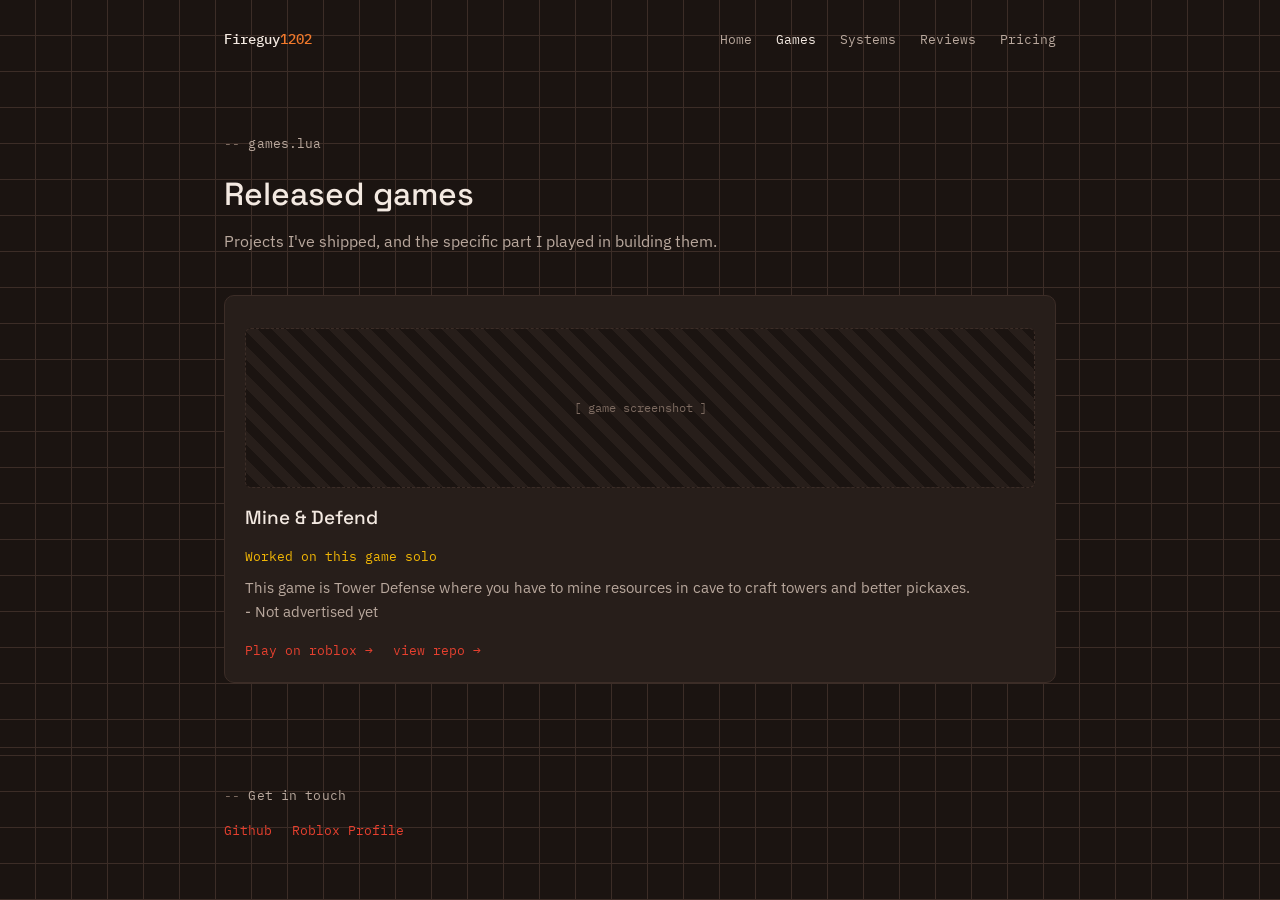
==== games.html @ a9f28947 "Update games.html" ====
<!DOCTYPE html>
<html lang="en">
<head>
<meta charset="UTF-8">
<meta name="viewport" content="width=device-width, initial-scale=1.0">
<title>Released games — Fireguy1202</title>
<link rel="preconnect" href="https://fonts.googleapis.com">
<link href="https://fonts.googleapis.com/css2?family=Space+Grotesk:wght@400;500&family=IBM+Plex+Sans:wght@400;500&family=IBM+Plex+Mono:wght@400;500&display=swap" rel="stylesheet">
<link rel="stylesheet" href="css/style.css">
</head>
<body>

<header class="site-header">
  <nav class="wrap site-nav">
    <span class="brand">Fireguy<span class="dot">1202</span></span>
    <ul>
      <li><a href="index.html">Home</a></li>
      <li><a href="games.html" class="active">Games</a></li>
      <li><a href="systems.html">Systems</a></li>
      <li><a href="reviews.html">Reviews</a></li>
      <li><a href="pricing.html">Pricing</a></li>
    </ul>
  </nav>
</header>

<main class="wrap">
  <div class="page-head">
    <p class="code-comment"><span class="dash">--</span> games.lua</p>
    <h1>Released games</h1>
    <p class="lede">Projects I've shipped, and the specific part I played in building them.</p>
  </div>

  <div class="entry-list">

    <!-- EDIT: duplicate this block for each game, fill in real details -->
    <article class="entry">
      <p class="entry-tab"></p>
      <div class="thumb">[ game screenshot ]</div>
      <h3>Mine & Defend</h3>
      <p class="role">Worked on this game solo</p>
      <p class="desc">This game is Tower Defense where you have to mine resources in cave to craft towers and better pickaxes. <br> - Not advertised yet</p>
      <div class="links">
        <a href="#">Play on roblox →</a>
        <a href="#">view repo →</a>
      </div>
    </article>
  </div>
</main>

<footer class="site-footer">
  <div class="wrap">
    <p class="code-comment"><span class="dash">--</span> Get in touch</p>
    <div class="links">
      <a href="https://github.com/Fireguy1202">Github</a>
      <a href="https://www.roblox.com/users/1667992152/profile">Roblox Profile</a>
      <a href="mailto:fireg1202@gmail.com>Email</a>
    </div>
  </div>
</footer>

<script src="js/main.js" defer></script>
</body>
</html>
---- css/style.css ----
/* ===================================================================
   Design tokens
   =================================================================== */
:root {
  --bg: #1B1411;
  --surface: #271E1A;
  --code-bg: #100D0B;
  --ink: #F3E9E1;
  --ink-muted: #B9A89D;
  --ink-faint: #7C6A60;
  --line: #3C2D27;

  /* fire palette — each hue has one job, not three of the same thing */
  --red: #E6402F;     /* interactive links */
  --orange: #F2792B;  /* ornamental marks: dashes, dots, cursor, focus ring */
  --amber: #F2B705;   /* labels & code comments */

  --accent: var(--orange);
  --accent-ink: var(--red);

  --font-display: 'Space Grotesk', 'Segoe UI', sans-serif;
  --font-body: 'IBM Plex Sans', 'Segoe UI', sans-serif;
  --font-mono: 'IBM Plex Mono', 'Courier New', monospace;

  --radius: 10px;
  --max-w: 880px;
}

* { box-sizing: border-box; }

html { scroll-behavior: smooth; }

body {
  margin: 0;
  background: var(--bg);
  color: var(--ink);
  font-family: var(--font-body);
  font-size: 16px;
  line-height: 1.65;
  background-image:
    linear-gradient(var(--line) 1px, transparent 1px),
    linear-gradient(90deg, var(--line) 1px, transparent 1px);
  background-size: 36px 36px;
  background-position: -1px -1px;
}

a { color: var(--accent-ink); text-decoration: none; }
a:hover { text-decoration: underline; }

img { max-width: 100%; display: block; }

.wrap {
  max-width: var(--max-w);
  margin: 0 auto;
  padding: 0 24px;
}

/* ===================================================================
   Comment-block motif — used for eyebrows, captions, footer
   =================================================================== */
.code-comment {
  font-family: var(--font-mono);
  font-size: 13px;
  color: var(--ink-muted);
  letter-spacing: 0.01em;
}
.code-comment .dash { color: var(--ink-faint); }

/* ===================================================================
   Header / nav
   =================================================================== */
.site-header {
  padding: 28px 0 0;
}
.site-nav {
  display: flex;
  align-items: center;
  justify-content: space-between;
  padding-bottom: 20px;
  border-bottom: 1px solid var(--line);
}
.site-nav .brand {
  font-family: var(--font-mono);
  font-size: 14px;
  font-weight: 500;
  color: var(--ink);
}
.site-nav .brand .dot { color: var(--accent); }
.site-nav ul {
  display: flex;
  gap: 24px;
  list-style: none;
  margin: 0;
  padding: 0;
  font-family: var(--font-mono);
  font-size: 13px;
  flex-wrap: wrap;
  justify-content: flex-end;
}
@media (max-width: 480px) {
  .site-nav { flex-direction: column; align-items: flex-start; gap: 10px; }
  .site-nav ul { gap: 14px; justify-content: flex-start; }
}
.site-nav a { color: var(--ink-muted); }
.site-nav a.active { color: var(--ink); }
.site-nav a:hover { color: var(--accent-ink); }

/* ===================================================================
   Hero
   =================================================================== */
.hero {
  padding: 56px 0 48px;
}
.hero-top {
  display: flex;
  align-items: center;
  gap: 24px;
  margin-bottom: 28px;
}
@media (max-width: 480px) {
  .hero-top { flex-direction: column; align-items: flex-start; gap: 16px; }
  .hero h1 { font-size: 32px; }
}
.avatar {
  width: 92px;
  height: 92px;
  border-radius: 50%;
  flex-shrink: 0;
  border: 1.5px dashed var(--ink-faint);
  background: var(--surface);
  display: flex;
  align-items: center;
  justify-content: center;
  position: relative;
}
.avatar svg { width: 38px; height: 38px; color: var(--ink-faint); }
.avatar-caption {
  margin-top: 8px;
  text-align: center;
}

.hero h1 {
  font-family: var(--font-display);
  font-size: 42px;
  font-weight: 500;
  margin: 0 0 6px;
  letter-spacing: -0.01em;
  background: linear-gradient(90deg, var(--red), var(--orange) 55%, var(--amber));
  -webkit-background-clip: text;
  background-clip: text;
  color: var(--orange); /* fallback if background-clip: text isn't supported */
  -webkit-text-fill-color: transparent;
  display: inline-block;
}
.hero .tagline {
  font-family: var(--font-mono);
  font-size: 15px;
  color: var(--ink-muted);
  margin: 0;
}
.hero .tagline .dash { color: var(--accent); }

.cursor {
  display: inline-block;
  width: 9px;
  height: 1.1em;
  background: var(--accent);
  margin-left: 4px;
  vertical-align: -2px;
  animation: blink 1.1s steps(1) infinite;
}
@media (prefers-reduced-motion: reduce) {
  .cursor { animation: none; }
}
@keyframes blink { 50% { opacity: 0; } }

.about-block {
  margin-top: 28px;
  max-width: 620px;
}
.about-block p {
  margin: 0;
  font-size: 16px;
}
.placeholder-text {
  color: var(--ink-faint);
  font-style: italic;
}

/* ===================================================================
   Section label (comment-prefixed headers)
   =================================================================== */
.section-label {
  font-family: var(--font-mono);
  font-size: 13px;
  color: var(--ink-faint);
  margin-bottom: 10px;
}
.section-label .dash { color: var(--accent); }

/* ===================================================================
   Card grid (homepage)
   =================================================================== */
.card-grid {
  display: grid;
  grid-template-columns: repeat(3, 1fr);
  gap: 16px;
  margin-top: 14px;
}
@media (max-width: 720px) {
  .card-grid { grid-template-columns: 1fr; }
}

.file-card {
  background: var(--surface);
  border: 1px solid var(--line);
  border-radius: var(--radius);
  overflow: hidden;
  transition: transform 0.15s ease, border-color 0.15s ease;
  display: block;
}
.file-card:hover {
  transform: translateY(-3px);
  border-color: var(--ink-faint);
  text-decoration: none;
}
.file-tab {
  display: flex;
  align-items: center;
  gap: 8px;
  padding: 10px 14px;
  border-bottom: 1px solid var(--line);
  font-family: var(--font-mono);
  font-size: 12px;
  color: var(--ink-muted);
}
.file-tab .led {
  width: 8px;
  height: 8px;
  border-radius: 50%;
  background: var(--ink-faint);
  flex-shrink: 0;
}
.file-card:hover .file-tab .led { background: var(--accent); }
.file-card-body { padding: 16px; }
.file-card-body h3 {
  font-family: var(--font-display);
  font-size: 18px;
  font-weight: 500;
  margin: 0 0 6px;
  color: var(--ink);
}
.file-card-body p {
  font-size: 13.5px;
  color: var(--ink-muted);
  margin: 0;
}
.file-card-body .go {
  display: inline-block;
  margin-top: 12px;
  font-family: var(--font-mono);
  font-size: 12.5px;
  color: var(--accent-ink);
}

/* ===================================================================
   Sub-page layout (games / systems / reviews)
   =================================================================== */
.page-head {
  padding: 48px 0 8px;
}
.page-head h1 {
  font-family: var(--font-display);
  font-size: 32px;
  font-weight: 500;
  margin: 0 0 8px;
}
.page-head p.lede {
  color: var(--ink-muted);
  max-width: 560px;
  margin: 0;
}

.entry-list {
  margin: 32px 0;
  display: flex;
  flex-direction: column;
  gap: 16px;
}
.entry {
  background: var(--surface);
  border: 1px solid var(--line);
  border-radius: var(--radius);
  padding: 20px;
}
.entry .entry-tab {
  font-family: var(--font-mono);
  font-size: 12px;
  color: var(--ink-faint);
  margin-bottom: 8px;
}
.entry h3 {
  font-family: var(--font-display);
  font-weight: 500;
  font-size: 19px;
  margin: 0 0 6px;
}
.entry .role {
  font-family: var(--font-mono);
  font-size: 12.5px;
  color: var(--amber);
  margin-bottom: 10px;
}
.entry p.desc {
  margin: 0 0 12px;
  color: var(--ink-muted);
  font-size: 14.5px;
}
.entry .thumb {
  width: 100%;
  height: 160px;
  border-radius: 6px;
  background:
    repeating-linear-gradient(45deg, var(--bg) 0, var(--bg) 10px, var(--surface) 10px, var(--surface) 20px);
  border: 1px dashed var(--line);
  display: flex;
  align-items: center;
  justify-content: center;
  font-family: var(--font-mono);
  font-size: 12px;
  color: var(--ink-faint);
  margin-bottom: 14px;
}
.entry .links a {
  font-family: var(--font-mono);
  font-size: 12.5px;
  margin-right: 16px;
}
.entry pre {
  background: var(--code-bg);
  color: var(--ink);
  font-family: var(--font-mono);
  font-size: 12.5px;
  padding: 14px 16px;
  border-radius: 6px;
  overflow-x: auto;
  margin: 12px 0 0;
  line-height: 1.55;
  border: 1px solid var(--line);
}
.entry pre .c { color: var(--amber); }

.quote-entry {
  background: var(--surface);
  border: 1px solid var(--line);
  border-radius: var(--radius);
  padding: 22px 24px;
}
.quote-entry p.quote {
  font-size: 16px;
  margin: 0 0 12px;
}
.quote-entry .attribution {
  font-family: var(--font-mono);
  font-size: 12.5px;
  color: var(--ink-muted);
}

/* ===================================================================
   Footer
   =================================================================== */
.site-footer {
  margin-top: 64px;
  padding: 24px 0 48px;
  border-top: 1px solid var(--line);
}
.site-footer .links {
  display: flex;
  gap: 20px;
  flex-wrap: wrap;
  margin-top: 10px;
}
.site-footer a { font-family: var(--font-mono); font-size: 13px; }

/* Visible keyboard focus */
a:focus-visible, .file-card:focus-visible {
  outline: 2px solid var(--accent);
  outline-offset: 2px;
}
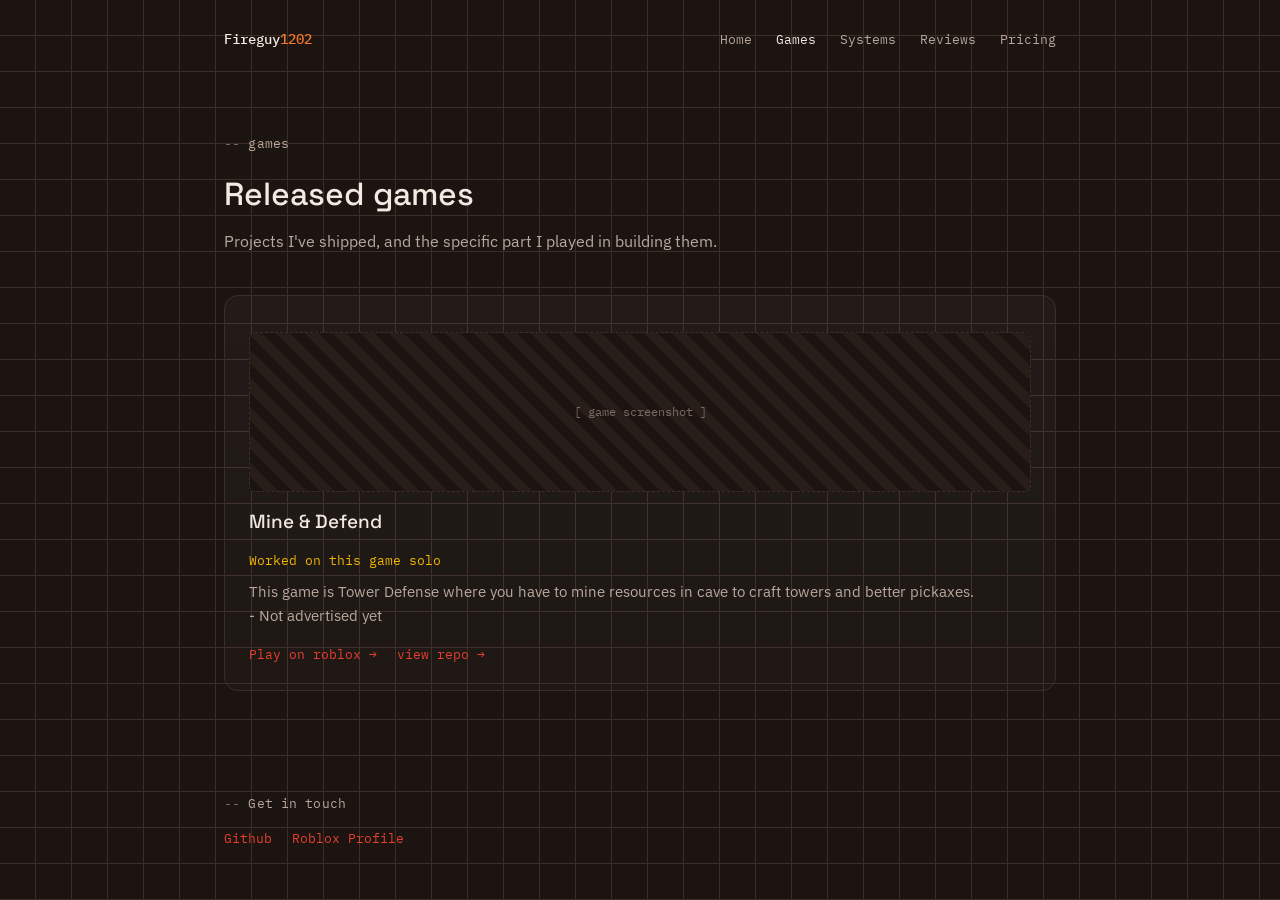
==== commit f1e6f5ed: "Update games.html" ====
--- a/games.html
+++ b/games.html
@@ -25,7 +25,7 @@
 
 <main class="wrap">
   <div class="page-head">
-    <p class="code-comment"><span class="dash">--</span> games.lua</p>
+    <p class="code-comment"><span class="dash">--</span> games</p>
     <h1>Released games</h1>
     <p class="lede">Projects I've shipped, and the specific part I played in building them.</p>
   </div>
--- a/css/style.css
+++ b/css/style.css
@@ -198,9 +198,6 @@
 }
 .section-label .dash { color: var(--accent); }
 
-/* ===================================================================
-   Card grid (homepage)
-   =================================================================== */
 .card-grid {
   display: grid;
   grid-template-columns: repeat(3, 1fr);
@@ -263,9 +260,6 @@
   color: var(--accent-ink);
 }
 
-/* ===================================================================
-   Sub-page layout (games / systems / reviews)
-   =================================================================== */
 .page-head {
   padding: 48px 0 8px;
 }
@@ -366,9 +360,6 @@
   color: var(--ink-muted);
 }
 
-/* ===================================================================
-   Footer
-   =================================================================== */
 .site-footer {
   margin-top: 64px;
   padding: 24px 0 48px;
@@ -387,3 +378,101 @@
   outline: 2px solid var(--accent);
   outline-offset: 2px;
 }
+
+```css
+.pricing-grid {
+  display: grid;
+  grid-template-columns: repeat(auto-fit, minmax(260px, 1fr));
+  gap: 24px;
+  margin-top: 32px;
+}
+
+.pricing-card {
+  border: 1px solid rgba(255,255,255,0.08);
+  border-radius: 14px;
+  padding: 28px;
+  background: rgba(255,255,255,0.02);
+  transition: 0.25s ease;
+}
+
+.pricing-card:hover {
+  transform: translateY(-4px);
+  border-color: rgba(255,255,255,0.18);
+}
+
+.pricing-card.featured {
+  border-color: #7c5cff;
+  transform: scale(1.03);
+}
+
+.pricing-label {
+  font-size: 0.95rem;
+  opacity: 0.75;
+  margin-bottom: 10px;
+}
+
+.pricing-card h2 {
+  font-size: 2rem;
+  margin: 0 0 12px;
+}
+
+.pricing-desc {
+  opacity: 0.8;
+  margin-bottom: 18px;
+}
+
+.pricing-card ul {
+  padding-left: 18px;
+  line-height: 1.8;
+}
+
+.pricing-badge {
+  color: #7c5cff;
+  font-size: 0.8rem;
+  font-weight: 600;
+  margin-bottom: 12px;
+}
+
+.pricing-note {
+  margin-top: 30px;
+}
+
+.entry {
+  background: linear-gradient(
+    180deg,
+    rgba(255,255,255,0.03),
+    rgba(255,255,255,0.015)
+  );
+  border: 1px solid var(--line);
+  border-radius: 14px;
+  padding: 24px;
+  transition: all 0.25s ease;
+}
+
+.entry:hover {
+  transform: translateY(-5px);
+  border-color: var(--orange);
+  box-shadow: 0 12px 40px rgba(0,0,0,0.25);
+}
+
+.entry-tab {
+  color: var(--amber);
+  font-family: var(--font-mono);
+  font-size: 12px;
+  margin-bottom: 10px;
+}
+
+.clip {
+  width: 100%;
+  aspect-ratio: 16/9;
+  margin-top: 16px;
+  border-radius: 10px;
+  border: 1px solid var(--line);
+  box-shadow: 0 8px 30px rgba(0,0,0,0.25);
+}
+
+.entry pre {
+  max-height: 280px;
+}
+
+
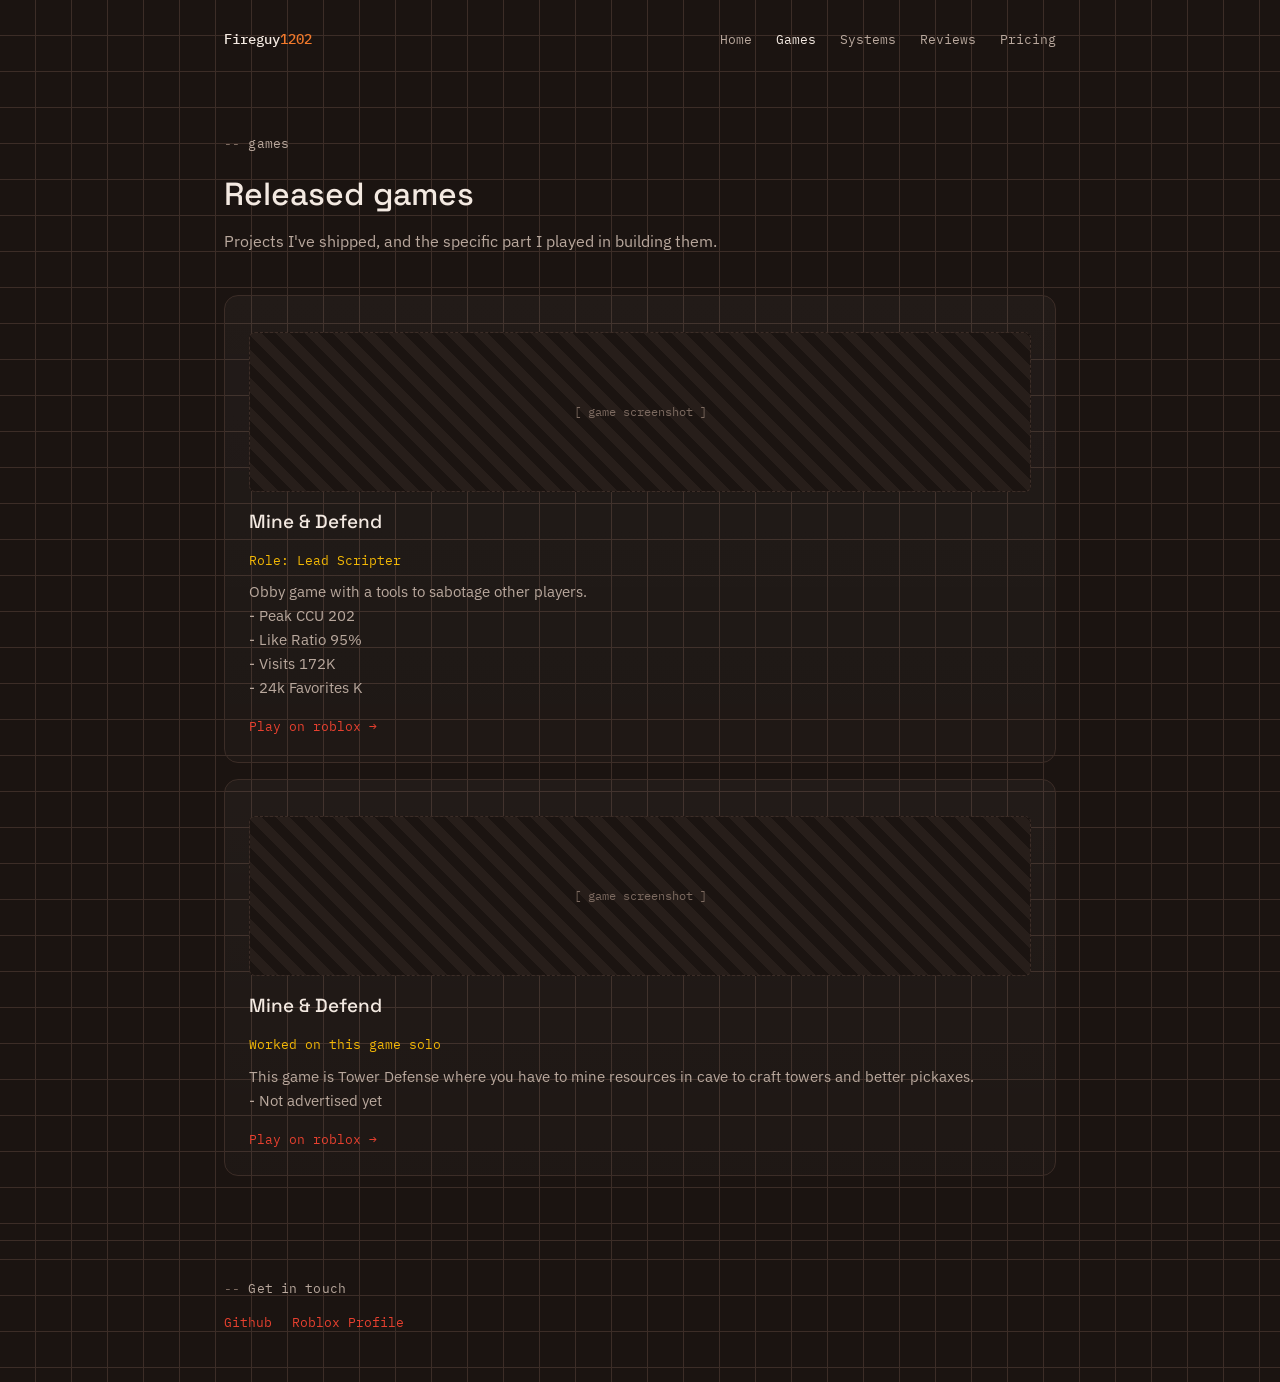
==== commit d0fc0c9b: "Update games.html" ====
--- a/games.html
+++ b/games.html
@@ -33,6 +33,22 @@
   <div class="entry-list">
 
     <!-- EDIT: duplicate this block for each game, fill in real details -->
+   <article class="entry">
+      <p class="entry-tab"></p>
+      <div class="thumb">[ game screenshot ]</div>
+      <h3>Mine & Defend</h3>
+      <p class="role">Role: Lead Scripter</p>
+      <p class="desc"> Obby game with a tools to sabotage other players.
+      <br> -  Peak CCU 202
+      <br> -  Like Ratio 95%
+      <br> -  Visits 172K
+      <br> -  24k Favorites
+        K</p>
+      <div class="links">
+        <a href="https://www.roblox.com/games/101980733094934/Troll-Noobs-Tower">Play on roblox →</a>
+      </div>
+    </article>
+    
     <article class="entry">
       <p class="entry-tab"></p>
       <div class="thumb">[ game screenshot ]</div>
@@ -40,8 +56,7 @@
       <p class="role">Worked on this game solo</p>
       <p class="desc">This game is Tower Defense where you have to mine resources in cave to craft towers and better pickaxes. <br> - Not advertised yet</p>
       <div class="links">
-        <a href="#">Play on roblox →</a>
-        <a href="#">view repo →</a>
+        <a href="https://www.roblox.com/games/72575793173510/ProjectDe">Play on roblox →</a>
       </div>
     </article>
   </div>
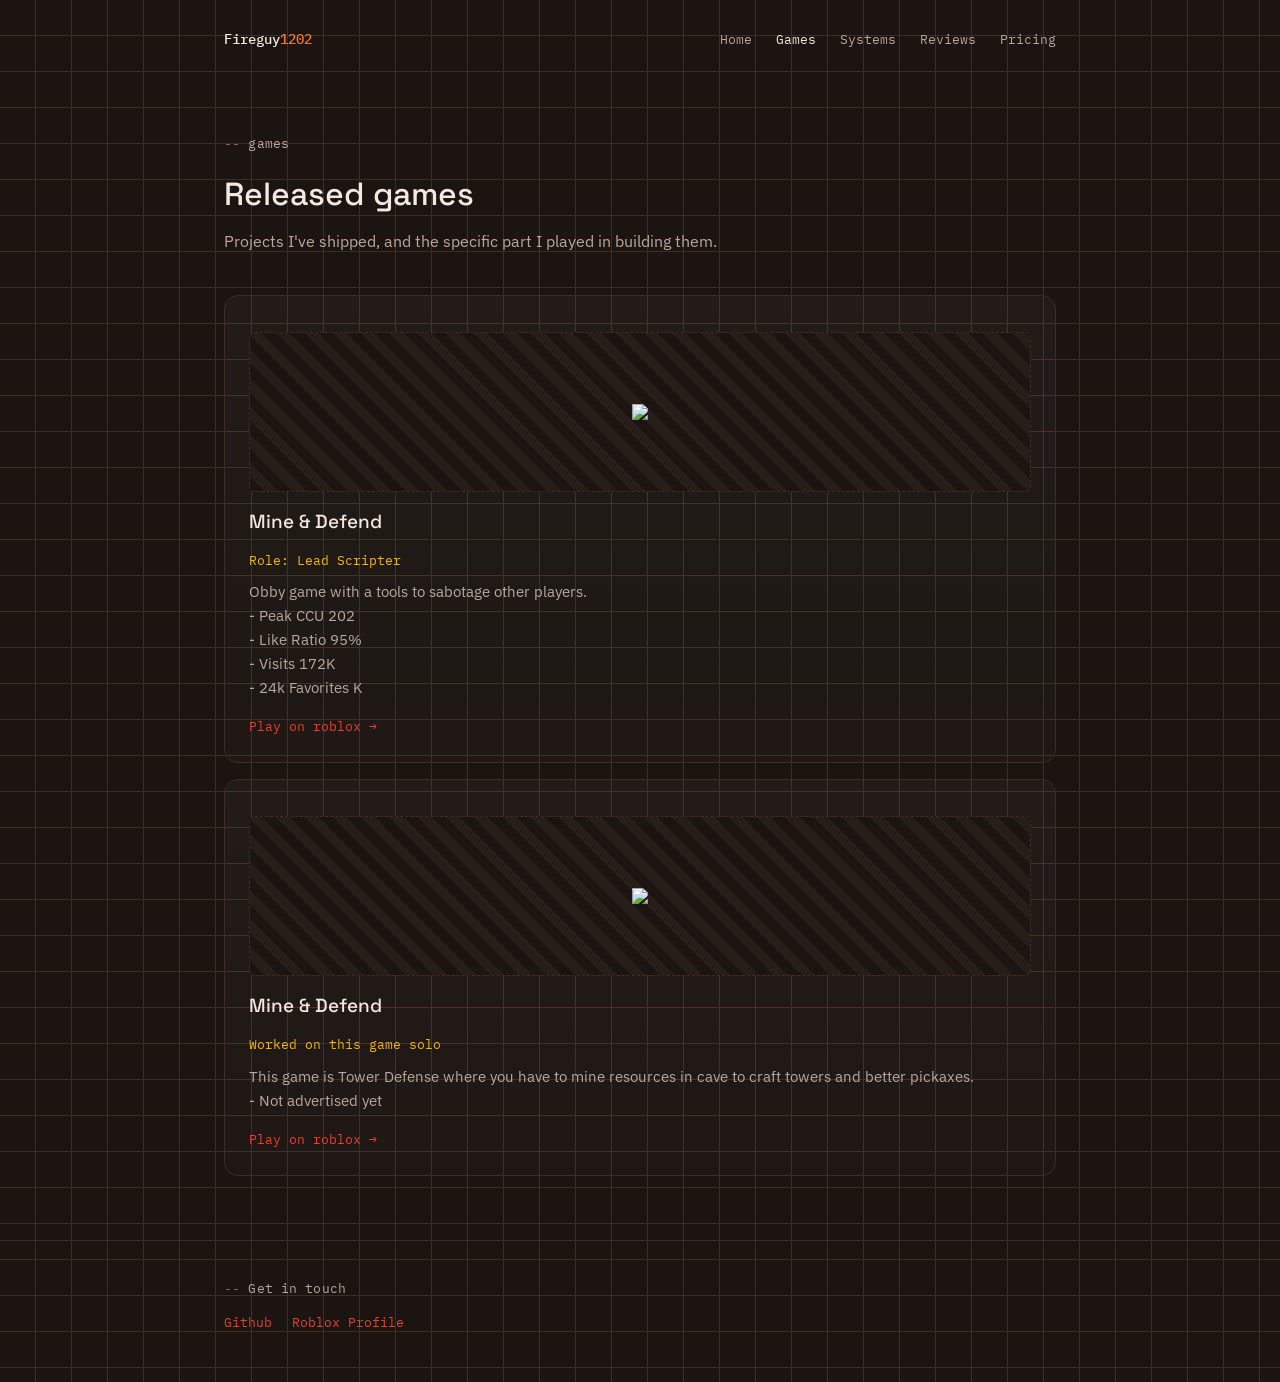
==== commit eba50ed1: "Update games.html" ====
--- a/games.html
+++ b/games.html
@@ -35,7 +35,9 @@
     <!-- EDIT: duplicate this block for each game, fill in real details -->
    <article class="entry">
       <p class="entry-tab"></p>
-      <div class="thumb">[ game screenshot ]</div>
+      <div class="thumb">
+        <img src="Thumb1.png alt="Mine & Defend screenshot">
+      </div>
       <h3>Mine & Defend</h3>
       <p class="role">Role: Lead Scripter</p>
       <p class="desc"> Obby game with a tools to sabotage other players.
@@ -51,7 +53,9 @@
     
     <article class="entry">
       <p class="entry-tab"></p>
-      <div class="thumb">[ game screenshot ]</div>
+      <div class="thumb">
+          <img src="Thumb2.png alt="Troll Noobs Tower Screenshot">
+      </div>
       <h3>Mine & Defend</h3>
       <p class="role">Worked on this game solo</p>
       <p class="desc">This game is Tower Defense where you have to mine resources in cave to craft towers and better pickaxes. <br> - Not advertised yet</p>
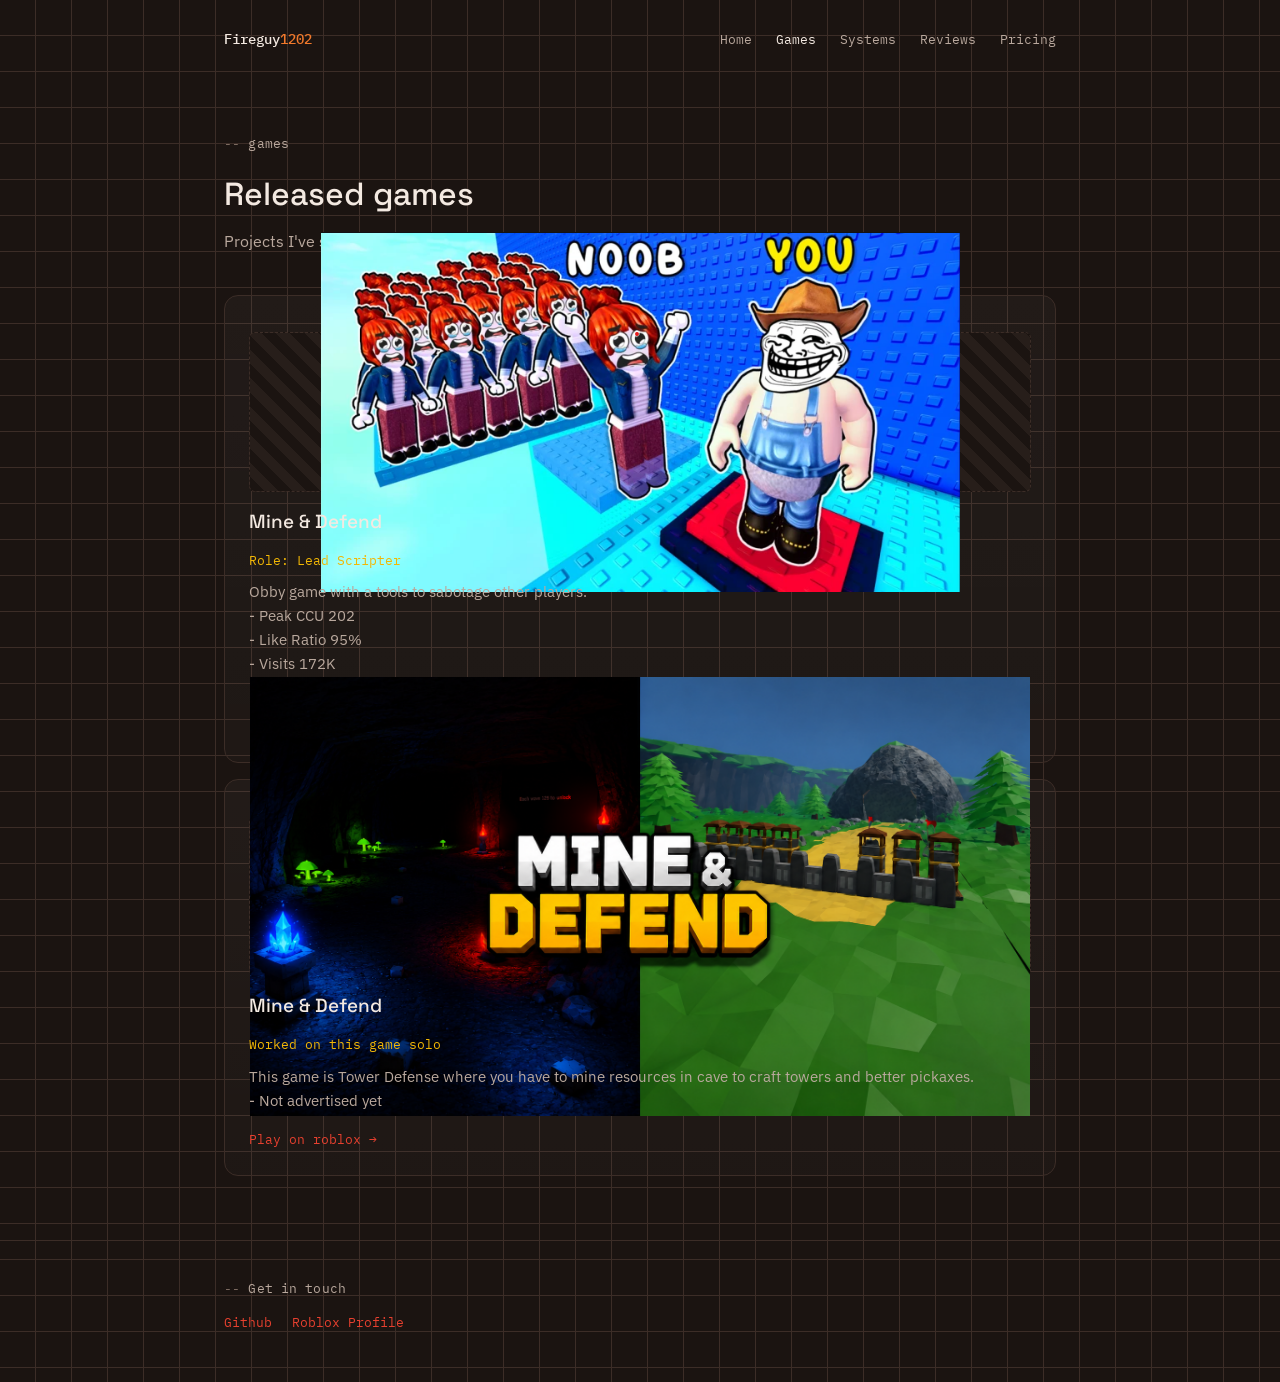
==== commit 3ba60c8f: "Update games.html" ====
--- a/games.html
+++ b/games.html
@@ -36,7 +36,7 @@
    <article class="entry">
       <p class="entry-tab"></p>
       <div class="thumb">
-        <img src="Thumb1.png alt="Mine & Defend screenshot">
+        <img src="Thumb1.png" alt=Mine & Defend screenshot">
       </div>
       <h3>Mine & Defend</h3>
       <p class="role">Role: Lead Scripter</p>
@@ -54,7 +54,7 @@
     <article class="entry">
       <p class="entry-tab"></p>
       <div class="thumb">
-          <img src="Thumb2.png alt="Troll Noobs Tower Screenshot">
+          <img src="Thumb2.png" alt=Troll Noobs Tower Screenshot">
       </div>
       <h3>Mine & Defend</h3>
       <p class="role">Worked on this game solo</p>
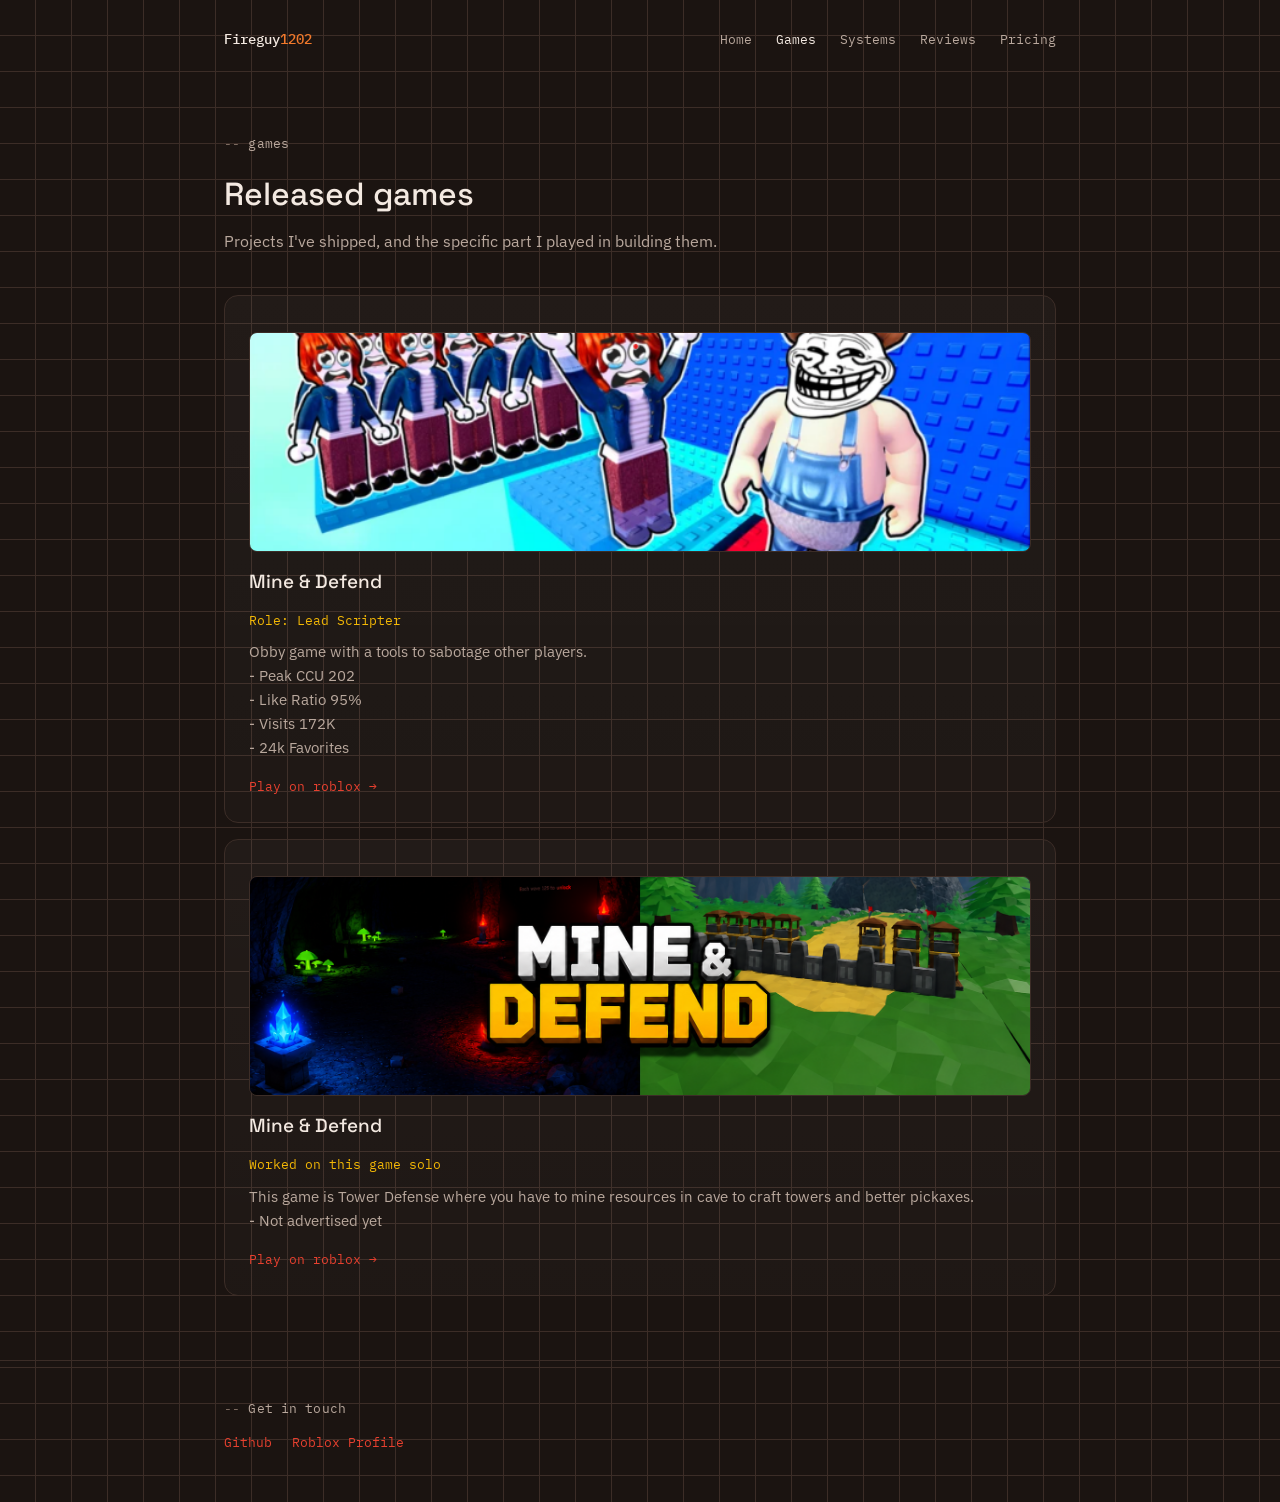
==== commit 35c0fead: "Update games.html" ====
--- a/games.html
+++ b/games.html
@@ -45,7 +45,7 @@
       <br> -  Like Ratio 95%
       <br> -  Visits 172K
       <br> -  24k Favorites
-        K</p>
+      </p>
       <div class="links">
         <a href="https://www.roblox.com/games/101980733094934/Troll-Noobs-Tower">Play on roblox →</a>
       </div>
--- a/css/style.css
+++ b/css/style.css
@@ -312,18 +312,19 @@
 }
 .entry .thumb {
   width: 100%;
-  height: 160px;
-  border-radius: 6px;
-  background:
-    repeating-linear-gradient(45deg, var(--bg) 0, var(--bg) 10px, var(--surface) 10px, var(--surface) 20px);
-  border: 1px dashed var(--line);
-  display: flex;
-  align-items: center;
-  justify-content: center;
-  font-family: var(--font-mono);
-  font-size: 12px;
-  color: var(--ink-faint);
+  height: 220px; /* adjust if you want taller */
+  overflow: hidden;
+  border-radius: 8px;
+  border: 1px solid var(--line);
   margin-bottom: 14px;
+  position: relative;
+}
+
+.entry .thumb img {
+  width: 100%;
+  height: 100%;
+  object-fit: cover;
+  display: block;
 }
 .entry .links a {
   font-family: var(--font-mono);
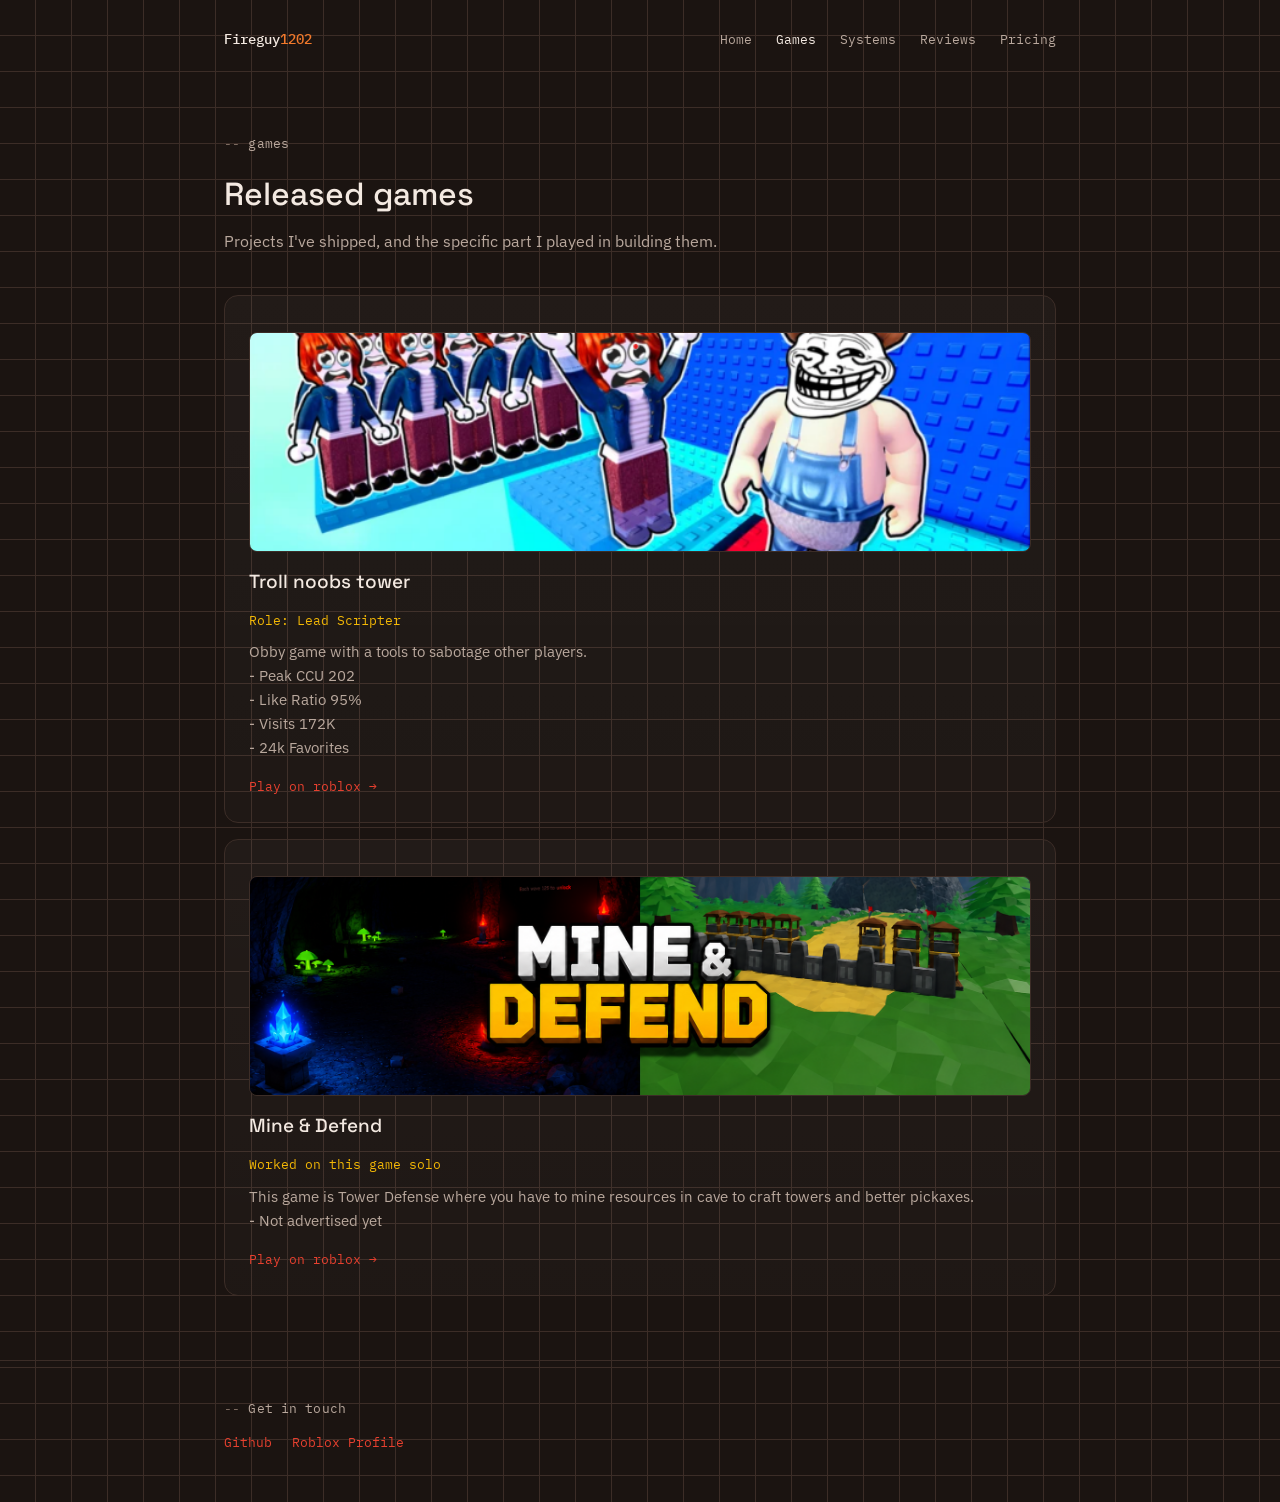
==== commit bc7d6df5: "Update games.html" ====
--- a/games.html
+++ b/games.html
@@ -38,7 +38,7 @@
       <div class="thumb">
         <img src="Thumb1.png" alt=Mine & Defend screenshot">
       </div>
-      <h3>Mine & Defend</h3>
+      <h3>Troll noobs tower</h3>
       <p class="role">Role: Lead Scripter</p>
       <p class="desc"> Obby game with a tools to sabotage other players.
       <br> -  Peak CCU 202
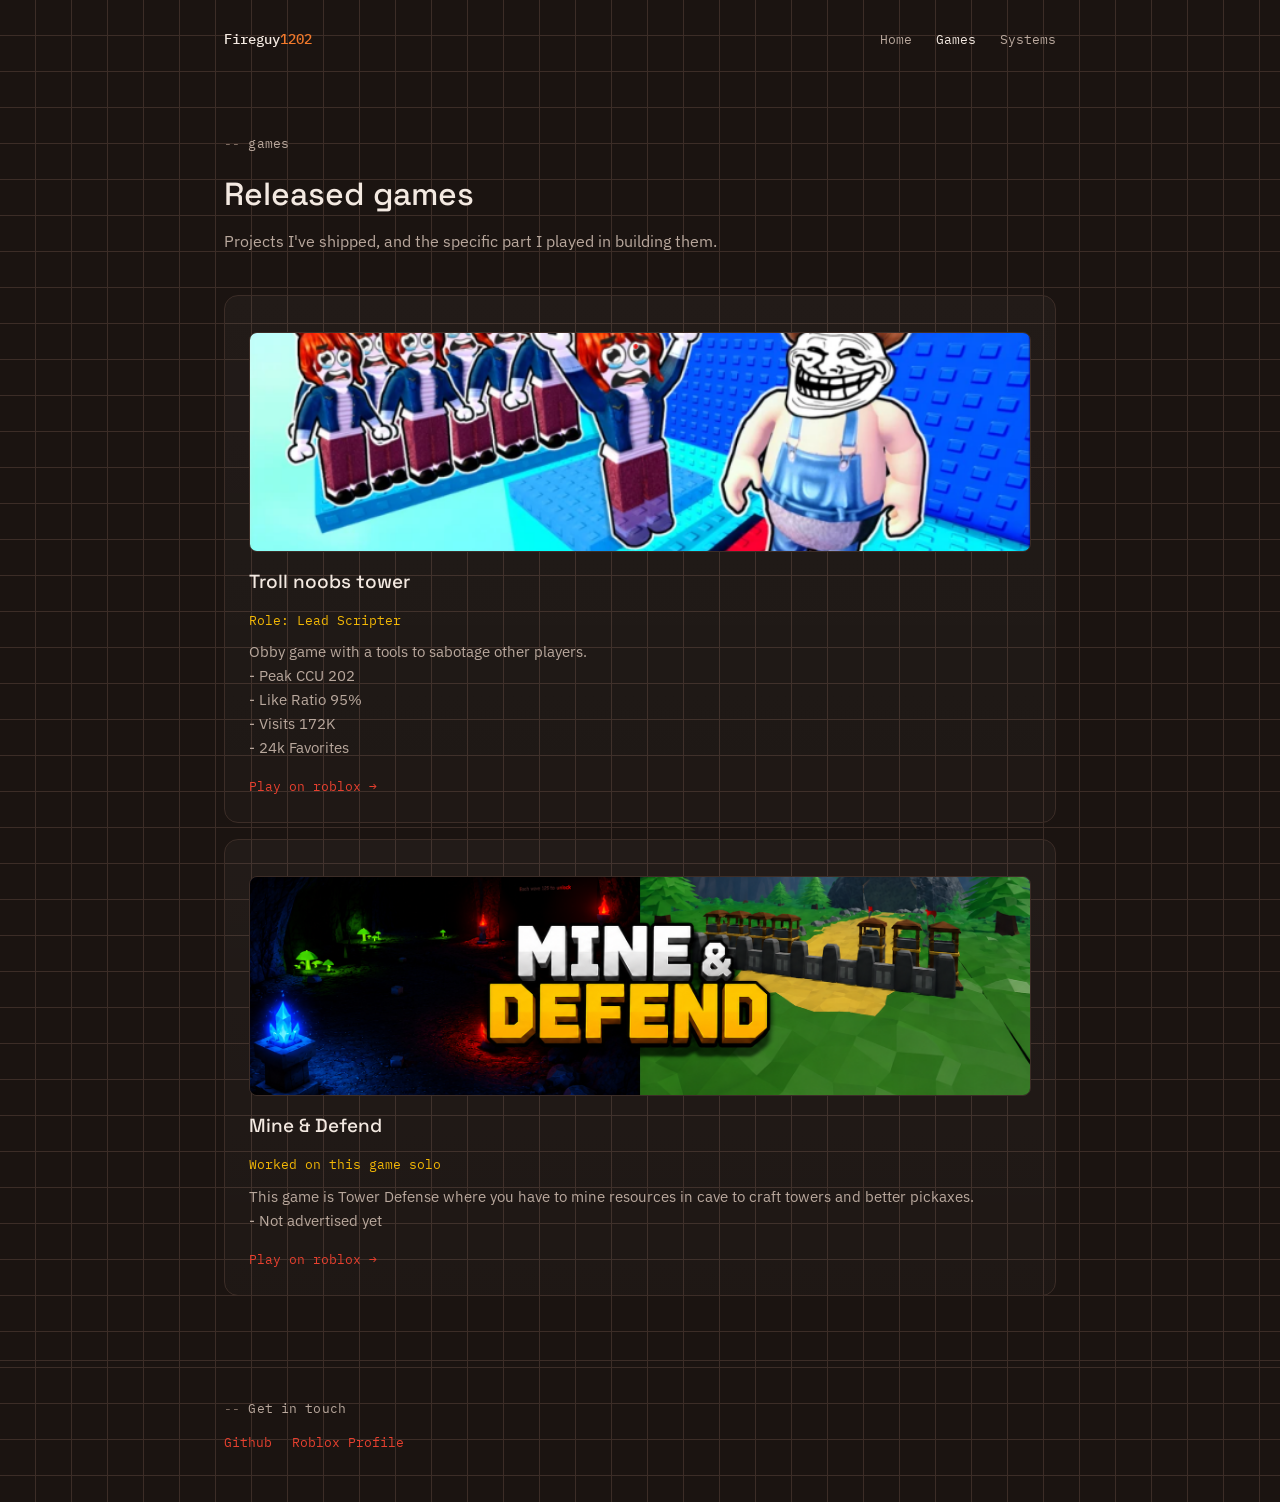
==== commit 5503111d: "Update games.html" ====
--- a/games.html
+++ b/games.html
@@ -17,8 +17,6 @@
       <li><a href="index.html">Home</a></li>
       <li><a href="games.html" class="active">Games</a></li>
       <li><a href="systems.html">Systems</a></li>
-      <li><a href="reviews.html">Reviews</a></li>
-      <li><a href="pricing.html">Pricing</a></li>
     </ul>
   </nav>
 </header>
